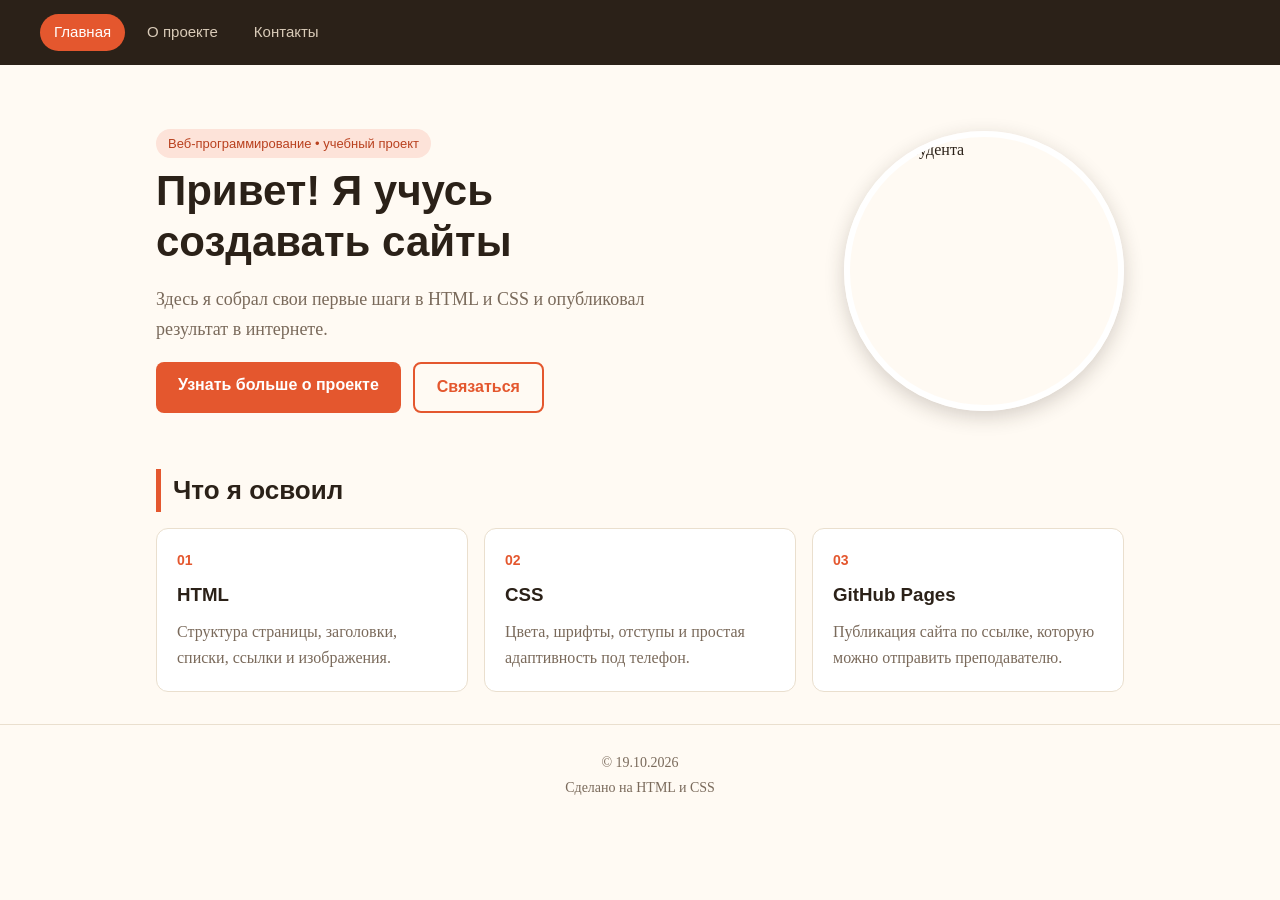
==== index.html @ d4135d11 "Add files via upload" ====
<!doctype html>
<html lang="ru">
<head>
  <meta charset="UTF-8">
  <meta name="viewport" content="width=device-width, initial-scale=1.0">
  <title>Студенческое портфолио — Главная</title>
  <link rel="stylesheet" href="style.css">
</head>
<body>
  <header class="site-header">
    <nav class="menu">
      <a href="index.html" class="active">Главная</a>
      <a href="about.html">О проекте</a>
      <a href="contacts.html">Контакты</a>
    </nav>
  </header>

  <main>
    <section class="hero">
      <div class="hero-text">
        <p class="label">Веб-программирование • учебный проект</p>
        <h1>Привет! Я учусь создавать сайты</h1>
        <p class="lead">Здесь я собрал свои первые шаги в HTML и CSS и опубликовал результат в интернете.</p>
        <div class="buttons">
          <a class="btn btn-main" href="about.html">Узнать больше о проекте</a>
          <a class="btn btn-ghost" href="contacts.html">Связаться</a>
        </div>
      </div>
      <img class="hero-photo" src="img/avatar.jpg" alt="Фото студента">
    </section>

    <section class="section">
      <h2>Что я освоил</h2>
      <div class="grid">
        <article class="tile">
          <span class="tile-num">01</span>
          <h3>HTML</h3>
          <p>Структура страницы, заголовки, списки, ссылки и изображения.</p>
        </article>
        <article class="tile">
          <span class="tile-num">02</span>
          <h3>CSS</h3>
          <p>Цвета, шрифты, отступы и простая адаптивность под телефон.</p>
        </article>
        <article class="tile">
          <span class="tile-num">03</span>
          <h3>GitHub Pages</h3>
          <p>Публикация сайта по ссылке, которую можно отправить преподавателю.</p>
        </article>
      </div>
    </section>
  </main>

  <footer class="site-footer">
    <p>© 19.10.2026</p>
    <p>Сделано на HTML и CSS</p>
  </footer>
</body>
</html>
---- style.css ----
:root {
  --bg: #fffaf3;
  --text: #2b2118;
  --muted: #7a6a5b;
  --accent: #e4572e;
  --accent-dark: #b9411f;
  --card: #ffffff;
  --dark: #2b2118;
  --line: #eadfce;
}

* { box-sizing: border-box; }

body {
  margin: 0;
  font-family: Georgia, "Times New Roman", serif;
  background: var(--bg);
  color: var(--text);
  line-height: 1.65;
}

h1, h2, h3, .logo, .menu, .btn, .label, .tile-num {
  font-family: Arial, Helvetica, sans-serif;
}

a { color: var(--accent); }

/* Шапка */
.site-header {
  position: sticky;
  top: 0;
  z-index: 10;
  display: flex;
  flex-direction: column;
  align-items: center;
  gap: 8px;
  padding: 14px 20px;
  background: var(--dark);
}

.logo {
  color: #ffffff;
  font-weight: bold;
  font-size: 18px;
  text-decoration: none;
}

.menu {
  display: flex;
  gap: 8px;
  flex-wrap: wrap;
  justify-content: center;
}

.menu a {
  color: #d9cbb8;
  text-decoration: none;
  padding: 6px 14px;
  border-radius: 20px;
  font-size: 15px;
}

.menu a:hover { background: #43342a; }

.menu a.active {
  background: var(--accent);
  color: #ffffff;
}

/* Общие блоки */
main {
  max-width: 1000px;
  margin: 0 auto;
  padding: 0 16px;
}

.section { padding: 32px 0; }

.section h2 {
  margin: 0 0 16px;
  font-size: 26px;
  border-left: 5px solid var(--accent);
  padding-left: 12px;
}

.page-title { padding: 40px 0 8px; }
.page-title h1 { margin: 0 0 8px; font-size: 34px; }

.lead { font-size: 18px; color: var(--muted); }

/* Главный экран */
.hero {
  display: flex;
  flex-direction: column-reverse;
  gap: 24px;
  align-items: center;
  padding: 40px 0 16px;
}

.hero h1 { margin: 8px 0 12px; font-size: 32px; line-height: 1.2; }

.label {
  display: inline-block;
  margin: 0;
  padding: 4px 12px;
  background: #fde3d9;
  color: var(--accent-dark);
  border-radius: 20px;
  font-size: 13px;
}

.hero-photo {
  width: 220px;
  height: 220px;
  object-fit: cover;
  border-radius: 50%;
  border: 6px solid var(--card);
  box-shadow: 0 6px 20px rgba(43, 33, 24, 0.2);
}

/* Кнопки */
.buttons { display: flex; gap: 12px; flex-wrap: wrap; }

.btn {
  display: inline-block;
  padding: 10px 22px;
  border-radius: 8px;
  text-decoration: none;
  font-weight: bold;
}

.btn-main { background: var(--accent); color: #ffffff; }
.btn-main:hover { background: var(--accent-dark); }

.btn-ghost {
  border: 2px solid var(--accent);
  color: var(--accent);
}
.btn-ghost:hover { background: #fde3d9; }

/* Карточки */
.grid {
  display: grid;
  grid-template-columns: 1fr;
  gap: 16px;
}

.tile {
  background: var(--card);
  border: 1px solid var(--line);
  border-radius: 12px;
  padding: 20px;
}

.tile h3 { margin: 0 0 8px; }
.tile p { margin: 0; color: var(--muted); }

.tile-num {
  display: block;
  margin-bottom: 8px;
  color: var(--accent);
  font-weight: bold;
  font-size: 14px;
}

/* Этапы */
.steps {
  list-style: none;
  margin: 0;
  padding: 0;
  counter-reset: step;
}

.steps li {
  position: relative;
  counter-increment: step;
  margin-bottom: 14px;
  padding: 14px 16px 14px 64px;
  background: var(--card);
  border: 1px solid var(--line);
  border-radius: 12px;
}

.steps li::before {
  content: counter(step);
  position: absolute;
  left: 16px;
  top: 14px;
  width: 36px;
  height: 36px;
  line-height: 36px;
  text-align: center;
  border-radius: 50%;
  background: var(--accent);
  color: #ffffff;
  font-family: Arial, Helvetica, sans-serif;
  font-weight: bold;
}

.steps strong { display: block; }
.steps span { color: var(--muted); }

/* Теги */
.tags {
  list-style: none;
  margin: 0;
  padding: 0;
  display: flex;
  flex-wrap: wrap;
  gap: 10px;
}

.tags li {
  padding: 6px 16px;
  background: #fde3d9;
  color: var(--accent-dark);
  border-radius: 20px;
  font-family: Arial, Helvetica, sans-serif;
  font-size: 14px;
}

/* Блок-призыв */
.note {
  margin: 16px 0 32px;
  padding: 28px;
  background: var(--dark);
  color: #ffffff;
  border-radius: 16px;
}
.note h2 { border-color: var(--accent); }
.note p { color: #d9cbb8; }

/* Подвал */
.site-footer {
  text-align: center;
  padding: 24px 16px;
  border-top: 1px solid var(--line);
  color: var(--muted);
  font-size: 14px;
}
.site-footer p { margin: 2px 0; }

/* Адаптивность */
@media (min-width: 768px) {
  .site-header {
    flex-direction: row;
    justify-content: space-between;
    padding: 14px 40px;
  }

  .hero {
    flex-direction: row;
    justify-content: space-between;
    padding: 64px 0 24px;
  }

  .hero-text { max-width: 560px; }
  .hero h1 { font-size: 42px; }

  .hero-photo { width: 280px; height: 280px; }

  .grid { grid-template-columns: repeat(3, 1fr); }
}
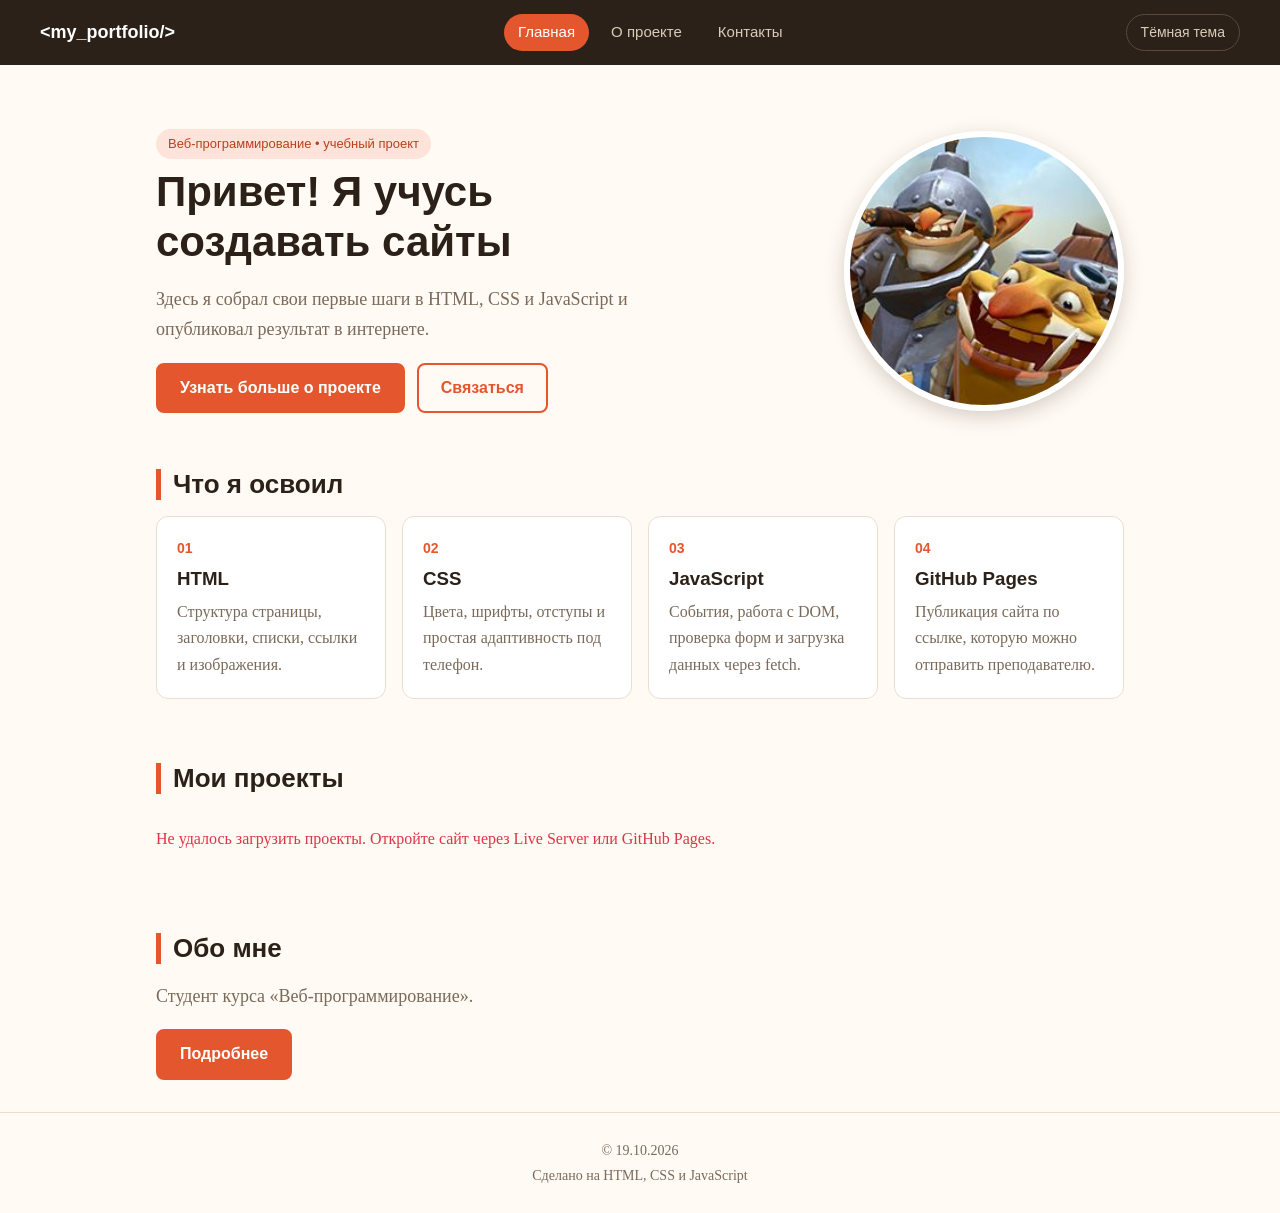
==== commit 1cc45c6d: "Add files via upload" ====
--- a/index.html
+++ b/index.html
@@ -1,59 +1,84 @@
-<!doctype html>
-<html lang="ru">
-<head>
-  <meta charset="UTF-8">
-  <meta name="viewport" content="width=device-width, initial-scale=1.0">
-  <title>Студенческое портфолио — Главная</title>
-  <link rel="stylesheet" href="style.css">
-</head>
-<body>
-  <header class="site-header">
-    <nav class="menu">
-      <a href="index.html" class="active">Главная</a>
-      <a href="about.html">О проекте</a>
-      <a href="contacts.html">Контакты</a>
-    </nav>
-  </header>
-
-  <main>
-    <section class="hero">
-      <div class="hero-text">
-        <p class="label">Веб-программирование • учебный проект</p>
-        <h1>Привет! Я учусь создавать сайты</h1>
-        <p class="lead">Здесь я собрал свои первые шаги в HTML и CSS и опубликовал результат в интернете.</p>
-        <div class="buttons">
-          <a class="btn btn-main" href="about.html">Узнать больше о проекте</a>
-          <a class="btn btn-ghost" href="contacts.html">Связаться</a>
-        </div>
-      </div>
-      <img class="hero-photo" src="img/avatar.jpg" alt="Фото студента">
-    </section>
-
-    <section class="section">
-      <h2>Что я освоил</h2>
-      <div class="grid">
-        <article class="tile">
-          <span class="tile-num">01</span>
-          <h3>HTML</h3>
-          <p>Структура страницы, заголовки, списки, ссылки и изображения.</p>
-        </article>
-        <article class="tile">
-          <span class="tile-num">02</span>
-          <h3>CSS</h3>
-          <p>Цвета, шрифты, отступы и простая адаптивность под телефон.</p>
-        </article>
-        <article class="tile">
-          <span class="tile-num">03</span>
-          <h3>GitHub Pages</h3>
-          <p>Публикация сайта по ссылке, которую можно отправить преподавателю.</p>
-        </article>
-      </div>
-    </section>
-  </main>
-
-  <footer class="site-footer">
-    <p>© 19.10.2026</p>
-    <p>Сделано на HTML и CSS</p>
-  </footer>
-</body>
-</html>+<!doctype html>
+<html lang="ru">
+<head>
+  <meta charset="UTF-8">
+  <meta name="viewport" content="width=device-width, initial-scale=1.0">
+  <title>Студенческое портфолио — Главная</title>
+  <link rel="stylesheet" href="https://cdn.jsdelivr.net/npm/bootstrap@5.3.3/dist/css/bootstrap.min.css">
+  <link rel="stylesheet" href="style.css">
+  <script src="https://cdn.jsdelivr.net/npm/bootstrap@5.3.3/dist/js/bootstrap.bundle.min.js" defer></script>
+  <script src="script.js" defer></script>
+</head>
+<body>
+  <header class="site-header">
+    <a class="logo" href="index.html">&lt;my_portfolio/&gt;</a>
+    <nav class="menu">
+      <a href="index.html" class="active">Главная</a>
+      <a href="about.html">О проекте</a>
+      <a href="contacts.html">Контакты</a>
+    </nav>
+    <button class="theme-btn" id="theme" type="button">Тёмная тема</button>
+  </header>
+
+  <main>
+    <section class="hero">
+      <div class="hero-text">
+        <p class="label">Веб-программирование • учебный проект</p>
+        <h1>Привет! Я учусь создавать сайты</h1>
+        <p class="lead">Здесь я собрал свои первые шаги в HTML, CSS и JavaScript и опубликовал результат в интернете.</p>
+        <div class="buttons">
+          <a class="btn btn-main" href="about.html">Узнать больше о проекте</a>
+          <a class="btn btn-ghost" href="contacts.html">Связаться</a>
+        </div>
+      </div>
+      <img class="hero-photo" src="img/avatar.jpg" alt="Фото студента">
+    </section>
+
+    <section class="section">
+      <h2>Что я освоил</h2>
+      <div class="grid">
+        <article class="tile">
+          <span class="tile-num">01</span>
+          <h3>HTML</h3>
+          <p>Структура страницы, заголовки, списки, ссылки и изображения.</p>
+        </article>
+        <article class="tile">
+          <span class="tile-num">02</span>
+          <h3>CSS</h3>
+          <p>Цвета, шрифты, отступы и простая адаптивность под телефон.</p>
+        </article>
+        <article class="tile">
+          <span class="tile-num">03</span>
+          <h3>JavaScript</h3>
+          <p>События, работа с DOM, проверка форм и загрузка данных через fetch.</p>
+        </article>
+        <article class="tile">
+          <span class="tile-num">04</span>
+          <h3>GitHub Pages</h3>
+          <p>Публикация сайта по ссылке, которую можно отправить преподавателю.</p>
+        </article>
+      </div>
+    </section>
+
+    <section class="section">
+      <h2>Мои проекты</h2>
+      <!-- карточки сюда добавляет script.js из data/projects.json -->
+      <div class="grid" id="projects">
+        <p class="lead">Загрузка проектов…</p>
+      </div>
+    </section>
+
+    <section class="section">
+      <h2>Обо мне</h2>
+      <p class="lead">Студент курса «Веб-программирование».</p>
+      <button id="showMore" class="btn btn-main" type="button" aria-expanded="false" aria-controls="moreText">Подробнее</button>
+      <p id="moreText" class="d-none mt-3">Я изучаю HTML, CSS, Bootstrap и JavaScript. Сайт опубликован на GitHub Pages и дорабатывается после каждого занятия.</p>
+    </section>
+  </main>
+
+  <footer class="site-footer">
+    <p>© 19.10.2026</p>
+    <p>Сделано на HTML, CSS и JavaScript</p>
+  </footer>
+</body>
+</html>
--- a/style.css
+++ b/style.css
@@ -1,263 +1,382 @@
-:root {
-  --bg: #fffaf3;
-  --text: #2b2118;
-  --muted: #7a6a5b;
-  --accent: #e4572e;
-  --accent-dark: #b9411f;
-  --card: #ffffff;
-  --dark: #2b2118;
-  --line: #eadfce;
-}
-
-* { box-sizing: border-box; }
-
-body {
-  margin: 0;
-  font-family: Georgia, "Times New Roman", serif;
-  background: var(--bg);
-  color: var(--text);
-  line-height: 1.65;
-}
-
-h1, h2, h3, .logo, .menu, .btn, .label, .tile-num {
-  font-family: Arial, Helvetica, sans-serif;
-}
-
-a { color: var(--accent); }
-
-/* Шапка */
-.site-header {
-  position: sticky;
-  top: 0;
-  z-index: 10;
-  display: flex;
-  flex-direction: column;
-  align-items: center;
-  gap: 8px;
-  padding: 14px 20px;
-  background: var(--dark);
-}
-
-.logo {
-  color: #ffffff;
-  font-weight: bold;
-  font-size: 18px;
-  text-decoration: none;
-}
-
-.menu {
-  display: flex;
-  gap: 8px;
-  flex-wrap: wrap;
-  justify-content: center;
-}
-
-.menu a {
-  color: #d9cbb8;
-  text-decoration: none;
-  padding: 6px 14px;
-  border-radius: 20px;
-  font-size: 15px;
-}
-
-.menu a:hover { background: #43342a; }
-
-.menu a.active {
-  background: var(--accent);
-  color: #ffffff;
-}
-
-/* Общие блоки */
-main {
-  max-width: 1000px;
-  margin: 0 auto;
-  padding: 0 16px;
-}
-
-.section { padding: 32px 0; }
-
-.section h2 {
-  margin: 0 0 16px;
-  font-size: 26px;
-  border-left: 5px solid var(--accent);
-  padding-left: 12px;
-}
-
-.page-title { padding: 40px 0 8px; }
-.page-title h1 { margin: 0 0 8px; font-size: 34px; }
-
-.lead { font-size: 18px; color: var(--muted); }
-
-/* Главный экран */
-.hero {
-  display: flex;
-  flex-direction: column-reverse;
-  gap: 24px;
-  align-items: center;
-  padding: 40px 0 16px;
-}
-
-.hero h1 { margin: 8px 0 12px; font-size: 32px; line-height: 1.2; }
-
-.label {
-  display: inline-block;
-  margin: 0;
-  padding: 4px 12px;
-  background: #fde3d9;
-  color: var(--accent-dark);
-  border-radius: 20px;
-  font-size: 13px;
-}
-
-.hero-photo {
-  width: 220px;
-  height: 220px;
-  object-fit: cover;
-  border-radius: 50%;
-  border: 6px solid var(--card);
-  box-shadow: 0 6px 20px rgba(43, 33, 24, 0.2);
-}
-
-/* Кнопки */
-.buttons { display: flex; gap: 12px; flex-wrap: wrap; }
-
-.btn {
-  display: inline-block;
-  padding: 10px 22px;
-  border-radius: 8px;
-  text-decoration: none;
-  font-weight: bold;
-}
-
-.btn-main { background: var(--accent); color: #ffffff; }
-.btn-main:hover { background: var(--accent-dark); }
-
-.btn-ghost {
-  border: 2px solid var(--accent);
-  color: var(--accent);
-}
-.btn-ghost:hover { background: #fde3d9; }
-
-/* Карточки */
-.grid {
-  display: grid;
-  grid-template-columns: 1fr;
-  gap: 16px;
-}
-
-.tile {
-  background: var(--card);
-  border: 1px solid var(--line);
-  border-radius: 12px;
-  padding: 20px;
-}
-
-.tile h3 { margin: 0 0 8px; }
-.tile p { margin: 0; color: var(--muted); }
-
-.tile-num {
-  display: block;
-  margin-bottom: 8px;
-  color: var(--accent);
-  font-weight: bold;
-  font-size: 14px;
-}
-
-/* Этапы */
-.steps {
-  list-style: none;
-  margin: 0;
-  padding: 0;
-  counter-reset: step;
-}
-
-.steps li {
-  position: relative;
-  counter-increment: step;
-  margin-bottom: 14px;
-  padding: 14px 16px 14px 64px;
-  background: var(--card);
-  border: 1px solid var(--line);
-  border-radius: 12px;
-}
-
-.steps li::before {
-  content: counter(step);
-  position: absolute;
-  left: 16px;
-  top: 14px;
-  width: 36px;
-  height: 36px;
-  line-height: 36px;
-  text-align: center;
-  border-radius: 50%;
-  background: var(--accent);
-  color: #ffffff;
-  font-family: Arial, Helvetica, sans-serif;
-  font-weight: bold;
-}
-
-.steps strong { display: block; }
-.steps span { color: var(--muted); }
-
-/* Теги */
-.tags {
-  list-style: none;
-  margin: 0;
-  padding: 0;
-  display: flex;
-  flex-wrap: wrap;
-  gap: 10px;
-}
-
-.tags li {
-  padding: 6px 16px;
-  background: #fde3d9;
-  color: var(--accent-dark);
-  border-radius: 20px;
-  font-family: Arial, Helvetica, sans-serif;
-  font-size: 14px;
-}
-
-/* Блок-призыв */
-.note {
-  margin: 16px 0 32px;
-  padding: 28px;
-  background: var(--dark);
-  color: #ffffff;
-  border-radius: 16px;
-}
-.note h2 { border-color: var(--accent); }
-.note p { color: #d9cbb8; }
-
-/* Подвал */
-.site-footer {
-  text-align: center;
-  padding: 24px 16px;
-  border-top: 1px solid var(--line);
-  color: var(--muted);
-  font-size: 14px;
-}
-.site-footer p { margin: 2px 0; }
-
-/* Адаптивность */
-@media (min-width: 768px) {
-  .site-header {
-    flex-direction: row;
-    justify-content: space-between;
-    padding: 14px 40px;
-  }
-
-  .hero {
-    flex-direction: row;
-    justify-content: space-between;
-    padding: 64px 0 24px;
-  }
-
-  .hero-text { max-width: 560px; }
-  .hero h1 { font-size: 42px; }
-
-  .hero-photo { width: 280px; height: 280px; }
-
-  .grid { grid-template-columns: repeat(3, 1fr); }
-}+:root {
+  --bg: #fffaf3;
+  --text: #2b2118;
+  --muted: #7a6a5b;
+  --accent: #e4572e;
+  --accent-dark: #b9411f;
+  --card: #ffffff;
+  --dark: #2b2118;
+  --line: #eadfce;
+}
+
+* { box-sizing: border-box; }
+
+body {
+  margin: 0;
+  font-family: Georgia, "Times New Roman", serif;
+  background: var(--bg);
+  color: var(--text);
+  line-height: 1.65;
+}
+
+h1, h2, h3, .logo, .menu, .btn, .label, .tile-num {
+  font-family: Arial, Helvetica, sans-serif;
+}
+
+a { color: var(--accent); }
+
+/* Шапка */
+.site-header {
+  position: sticky;
+  top: 0;
+  z-index: 10;
+  display: flex;
+  flex-direction: column;
+  align-items: center;
+  gap: 8px;
+  padding: 14px 20px;
+  background: var(--dark);
+}
+
+.logo {
+  color: #ffffff;
+  font-weight: bold;
+  font-size: 18px;
+  text-decoration: none;
+}
+
+.menu {
+  display: flex;
+  gap: 8px;
+  flex-wrap: wrap;
+  justify-content: center;
+}
+
+.menu a {
+  color: #d9cbb8;
+  text-decoration: none;
+  padding: 6px 14px;
+  border-radius: 20px;
+  font-size: 15px;
+}
+
+.menu a:hover { background: #43342a; }
+
+.menu a.active {
+  background: var(--accent);
+  color: #ffffff;
+}
+
+/* Общие блоки */
+main {
+  max-width: 1000px;
+  margin: 0 auto;
+  padding: 0 16px;
+}
+
+.section { padding: 32px 0; }
+
+.section h2 {
+  margin: 0 0 16px;
+  font-size: 26px;
+  border-left: 5px solid var(--accent);
+  padding-left: 12px;
+}
+
+.page-title { padding: 40px 0 8px; }
+.page-title h1 { margin: 0 0 8px; font-size: 34px; }
+
+.lead { font-size: 18px; font-weight: normal; color: var(--muted); }
+
+/* Главный экран */
+.hero {
+  display: flex;
+  flex-direction: column-reverse;
+  gap: 24px;
+  align-items: center;
+  padding: 40px 0 16px;
+}
+
+.hero h1 { margin: 8px 0 12px; font-size: 32px; line-height: 1.2; }
+
+.label {
+  display: inline-block;
+  margin: 0;
+  padding: 4px 12px;
+  background: #fde3d9;
+  color: var(--accent-dark);
+  border-radius: 20px;
+  font-size: 13px;
+}
+
+.hero-photo {
+  width: 220px;
+  height: 220px;
+  object-fit: cover;
+  border-radius: 50%;
+  border: 6px solid var(--card);
+  box-shadow: 0 6px 20px rgba(43, 33, 24, 0.2);
+}
+
+/* Кнопки */
+.buttons { display: flex; gap: 12px; flex-wrap: wrap; }
+
+.btn {
+  display: inline-block;
+  padding: 10px 22px;
+  border-radius: 8px;
+  text-decoration: none;
+  font-weight: bold;
+  font-size: 16px;
+  line-height: 1.65;
+  cursor: pointer;
+  /* Bootstrap тоже имеет класс .btn: управляем им через его переменные */
+  --bs-btn-border-width: 2px;
+  border: 2px solid var(--bs-btn-border-color, transparent);
+}
+
+.btn-main {
+  background: var(--accent);
+  color: #ffffff;
+  --bs-btn-color: #ffffff;
+  --bs-btn-bg: var(--accent);
+  --bs-btn-border-color: var(--accent);
+  --bs-btn-hover-color: #ffffff;
+  --bs-btn-hover-bg: var(--accent-dark);
+  --bs-btn-hover-border-color: var(--accent-dark);
+  --bs-btn-active-color: #ffffff;
+  --bs-btn-active-bg: var(--accent-dark);
+  --bs-btn-active-border-color: var(--accent-dark);
+}
+.btn-main:hover { background: var(--accent-dark); }
+
+.btn-ghost {
+  border: 2px solid var(--accent);
+  color: var(--accent);
+  --bs-btn-color: var(--accent);
+  --bs-btn-bg: transparent;
+  --bs-btn-border-color: var(--accent);
+  --bs-btn-hover-color: var(--accent-dark);
+  --bs-btn-hover-bg: #fde3d9;
+  --bs-btn-hover-border-color: var(--accent);
+  --bs-btn-active-color: var(--accent-dark);
+  --bs-btn-active-bg: #fde3d9;
+  --bs-btn-active-border-color: var(--accent);
+}
+.btn-ghost:hover { background: #fde3d9; }
+
+/* Карточки */
+.grid {
+  display: grid;
+  grid-template-columns: 1fr;
+  gap: 16px;
+}
+
+.tile {
+  background: var(--card);
+  border: 1px solid var(--line);
+  border-radius: 12px;
+  padding: 20px;
+}
+
+.tile h3 { margin: 0 0 8px; font-size: 1.17em; }
+.tile p { margin: 0; color: var(--muted); }
+
+.tile-num {
+  display: block;
+  margin-bottom: 8px;
+  color: var(--accent);
+  font-weight: bold;
+  font-size: 14px;
+}
+
+/* Этапы */
+.steps {
+  list-style: none;
+  margin: 0;
+  padding: 0;
+  counter-reset: step;
+}
+
+.steps li {
+  position: relative;
+  counter-increment: step;
+  margin-bottom: 14px;
+  padding: 14px 16px 14px 64px;
+  background: var(--card);
+  border: 1px solid var(--line);
+  border-radius: 12px;
+}
+
+.steps li::before {
+  content: counter(step);
+  position: absolute;
+  left: 16px;
+  top: 14px;
+  width: 36px;
+  height: 36px;
+  line-height: 36px;
+  text-align: center;
+  border-radius: 50%;
+  background: var(--accent);
+  color: #ffffff;
+  font-family: Arial, Helvetica, sans-serif;
+  font-weight: bold;
+}
+
+.steps strong { display: block; }
+.steps span { color: var(--muted); }
+
+/* Теги */
+.tags {
+  list-style: none;
+  margin: 0;
+  padding: 0;
+  display: flex;
+  flex-wrap: wrap;
+  gap: 10px;
+}
+
+.tags li {
+  padding: 6px 16px;
+  background: #fde3d9;
+  color: var(--accent-dark);
+  border-radius: 20px;
+  font-family: Arial, Helvetica, sans-serif;
+  font-size: 14px;
+}
+
+/* Блок-призыв */
+.note {
+  margin: 16px 0 32px;
+  padding: 28px;
+  background: var(--dark);
+  color: #ffffff;
+  border-radius: 16px;
+}
+.note h2 { border-color: var(--accent); }
+.note p { color: #d9cbb8; }
+
+/* Подвал */
+.site-footer {
+  text-align: center;
+  padding: 24px 16px;
+  border-top: 1px solid var(--line);
+  color: var(--muted);
+  font-size: 14px;
+}
+.site-footer p { margin: 2px 0; }
+
+/* Адаптивность */
+@media (min-width: 768px) {
+  .site-header {
+    flex-direction: row;
+    justify-content: space-between;
+    padding: 14px 40px;
+  }
+
+  .hero {
+    flex-direction: row;
+    justify-content: space-between;
+    padding: 64px 0 24px;
+  }
+
+  .hero-text { max-width: 560px; }
+  .hero h1 { font-size: 42px; }
+
+  .hero-photo { width: 280px; height: 280px; }
+
+  .grid { grid-template-columns: repeat(auto-fit, minmax(220px, 1fr)); }
+}
+/* ===== Добавлено для задания по JavaScript ===== */
+
+/* Bootstrap подключён раньше этого файла: возвращаем свои отступы и жирность */
+h1, h2, h3 { font-weight: bold; }
+p { margin: 1em 0; }
+
+/* Кнопка переключения темы в шапке */
+.theme-btn {
+  padding: 6px 14px;
+  background: transparent;
+  color: #d9cbb8;
+  border: 1px solid #5a493c;
+  border-radius: 20px;
+  font-family: Arial, Helvetica, sans-serif;
+  font-size: 14px;
+  cursor: pointer;
+}
+.theme-btn:hover { background: #43342a; }
+
+/* Карточки проектов, которые рисует script.js */
+.tile .tile-tech {
+  margin-top: 10px;
+  color: var(--accent);
+  font-family: Arial, Helvetica, sans-serif;
+  font-size: 13px;
+}
+
+.tile-link {
+  display: inline-block;
+  margin-top: 12px;
+  font-family: Arial, Helvetica, sans-serif;
+  font-weight: bold;
+  text-decoration: none;
+}
+.tile-link:hover { text-decoration: underline; }
+
+/* Форма обратной связи */
+.contact-form { max-width: 640px; }
+
+.form-label {
+  font-family: Arial, Helvetica, sans-serif;
+  font-size: 14px;
+  font-weight: bold;
+}
+
+.form-control {
+  background-color: var(--card);
+  color: var(--text);
+  border: 1px solid var(--line);
+  border-radius: 8px;
+  font-family: Georgia, "Times New Roman", serif;
+}
+
+.form-control:focus {
+  background-color: var(--card);
+  color: var(--text);
+  border-color: var(--accent);
+  box-shadow: 0 0 0 3px rgba(228, 87, 46, 0.2);
+}
+
+#formMessage {
+  min-height: 1.65em;
+  font-family: Arial, Helvetica, sans-serif;
+}
+
+/* Модальное окно Bootstrap в цветах сайта */
+.modal-content {
+  background: var(--card);
+  color: var(--text);
+  border: 1px solid var(--line);
+  border-radius: 16px;
+}
+.modal-header, .modal-footer { border-color: var(--line); }
+.modal-title { font-family: Arial, Helvetica, sans-serif; }
+
+/* Тёмная тема: меняем только переменные */
+body.dark-theme {
+  --bg: #1c1511;
+  --text: #f2e8da;
+  --muted: #b8a794;
+  --card: #2a2019;
+  --dark: #120d0a;
+  --line: #43342a;
+}
+
+body.dark-theme .label,
+body.dark-theme .tags li {
+  background: #4a2a1e;
+  color: #ffb199;
+}
+
+body.dark-theme .btn-close { filter: invert(1) grayscale(100%) brightness(200%); }
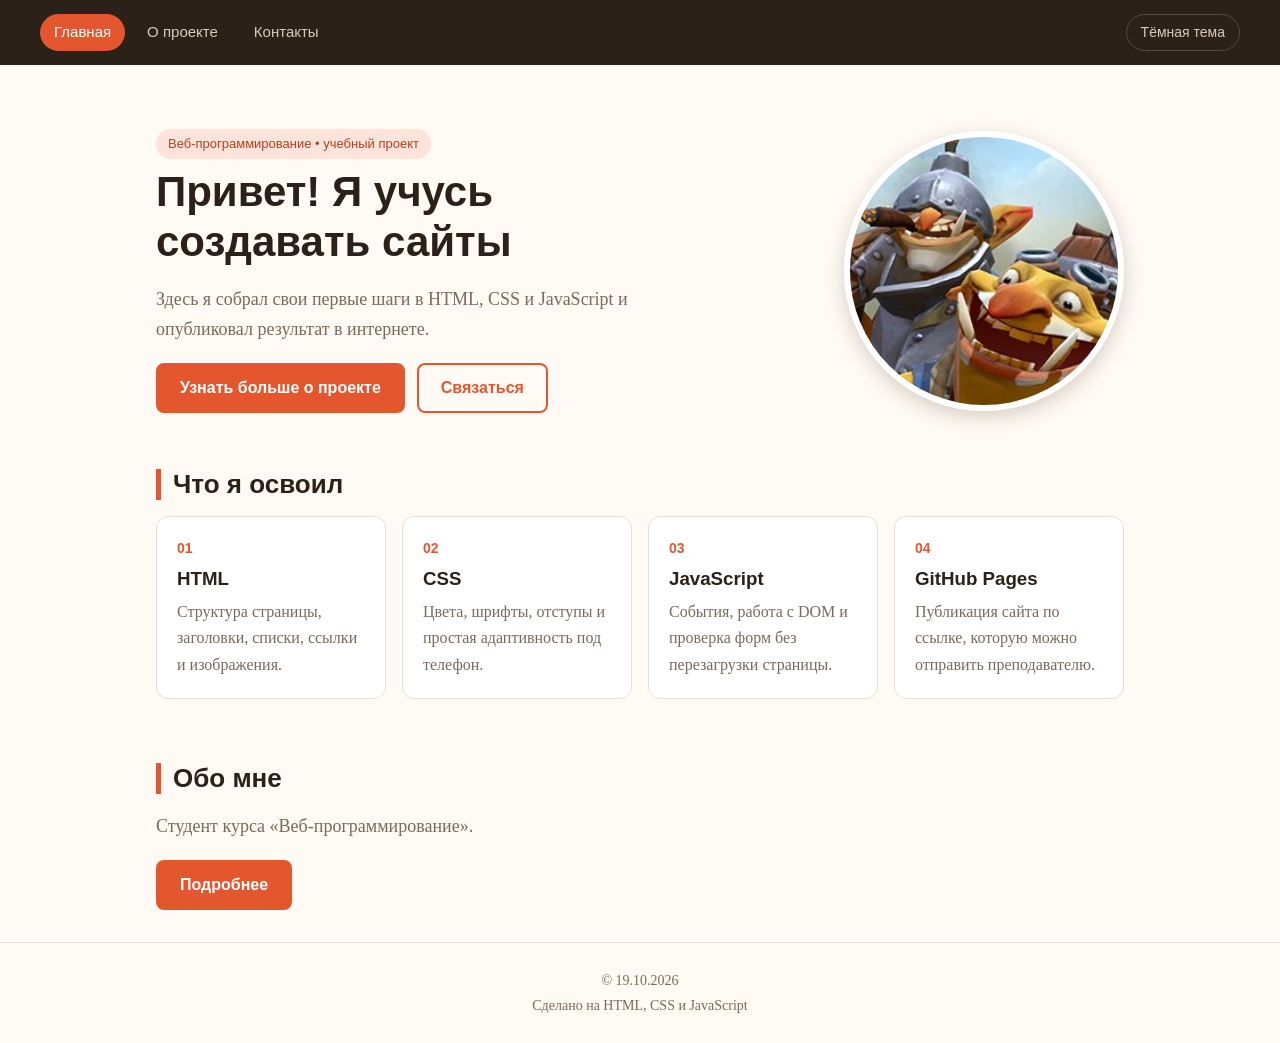
==== commit bb993f49: "Add files via upload" ====
--- a/index.html
+++ b/index.html
@@ -11,7 +11,6 @@
 </head>
 <body>
   <header class="site-header">
-    <a class="logo" href="index.html">&lt;my_portfolio/&gt;</a>
     <nav class="menu">
       <a href="index.html" class="active">Главная</a>
       <a href="about.html">О проекте</a>
@@ -50,21 +49,13 @@
         <article class="tile">
           <span class="tile-num">03</span>
           <h3>JavaScript</h3>
-          <p>События, работа с DOM, проверка форм и загрузка данных через fetch.</p>
+          <p>События, работа с DOM и проверка форм без перезагрузки страницы.</p>
         </article>
         <article class="tile">
           <span class="tile-num">04</span>
           <h3>GitHub Pages</h3>
           <p>Публикация сайта по ссылке, которую можно отправить преподавателю.</p>
         </article>
-      </div>
-    </section>
-
-    <section class="section">
-      <h2>Мои проекты</h2>
-      <!-- карточки сюда добавляет script.js из data/projects.json -->
-      <div class="grid" id="projects">
-        <p class="lead">Загрузка проектов…</p>
       </div>
     </section>
 
